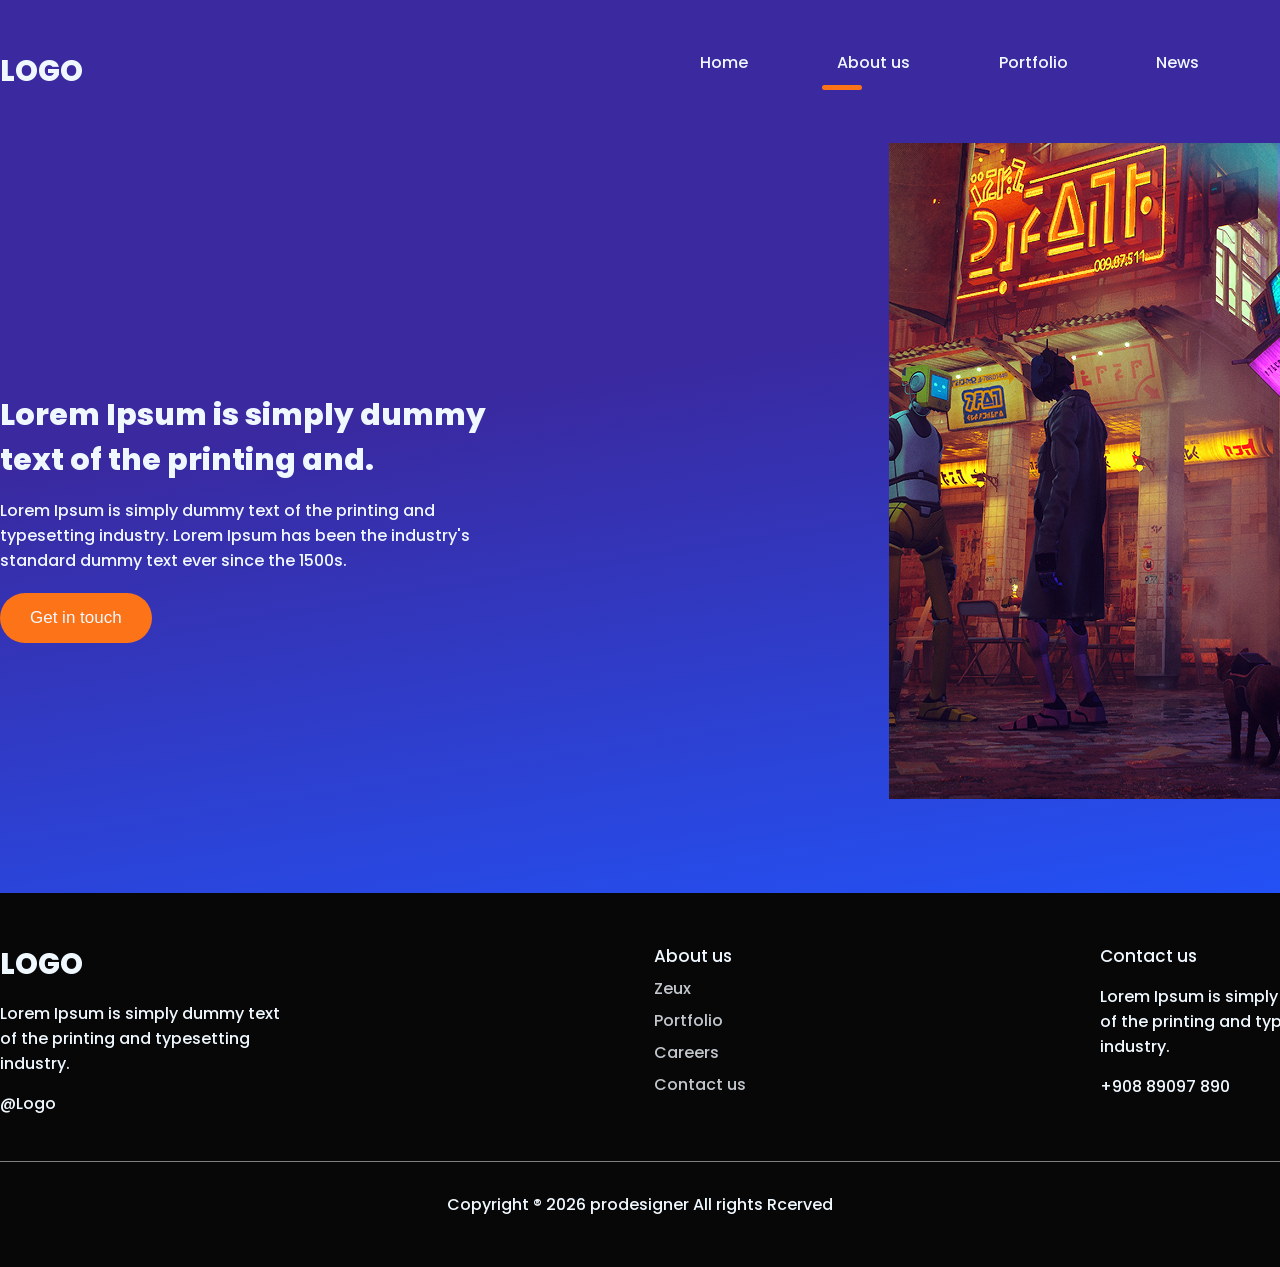
==== about.html @ 10fe804c "add second page 'About Us'" ====
<!DOCTYPE html>
<html lang="en">
<head>
    <meta charset="UTF-8">
    <meta name="viewport" content="width=device-width, initial-scale=1.0">
    <title>Games</title>
    <link rel="stylesheet" href="style/style.css">
    <script src="javaScript/main.js"></script>
</head>
<body>
    <div class="wrapper">
    <header class="container">
        <span class="logo"> logo </span>
        <nav>
            <ul>
                <li><a href="/">Home</a></li>
                <li class="active"><a href="/about.html">About us</a></li>
                <li><a href="#">Portfolio</a></li>
                <li><a href="#">News </a></li>
                <li class="btn"><a href="#">Contacts</a></li>
            </ul>
        </nav>
    </header>

    <div class="hero-about container">
        <div class="info">
            <h1>Lorem Ipsum is simply dummy text of the printing and.</h1>
            <p>Lorem Ipsum is simply dummy text of the printing and typesetting industry. Lorem Ipsum has been the industry's standard dummy text ever since the 1500s.</p>
            <button class="btn">Get in touch</button>
        </div>

        <img src="style/img/Rectangle 6.png" alt="">
    </div>
    </div>
    <footer>
        <div class="blocks container">
            <div>
                <span class="logo">logo</span>
                <p>Lorem Ipsum is simply dummy text of the printing and typesetting industry. </p>
                <p>@Logo</p>
            </div>
            <div>
                <h4>About us</h4>
                <ul>
                    <li>Zeux</li>
                    <li>Portfolio</li>
                    <li>Careers</li>
                    <li>Contact us</li>
                </ul>
            </div>
            <div>
                <h4>Contact us</h4>
                <p>Lorem Ipsum is simply dummy text of the printing and typesetting industry. </p>
                <p>+908 89097 890</p>
            </div>
        </div>
        <hr>
        <p>Copyright ® 2026 prodesigner All rights Rcerved</p>
    </footer>
</body>
</html>
---- style/style.css ----
@font-face {
  font-family: "Poppins";
    src: url("./fonts/Poppins-ExtraBold.ttf") format("truetype");
    font-weight: 800
}

@font-face {
    font-family: "Poppins";
    src: url("./fonts/Poppins-Medium.ttf") format("truetype");
    font-weight: 500;
}


* {
    margin: 0;
    padding: 0;
}

body {
    font-family: 'Poppins', sans-serif;
    font-weight: 400;
    color: aliceblue;
}

a {
    text-decoration: none;
}

/*img {
    max-width: 100%;
}*/

.images {
    width: 251px;
    height: 277px;
    object-fit: cover;
    border-radius: 20px;
}

.wrapper {
    background: linear-gradient(171deg,rgba(58, 41, 159, 1) 43%, rgba(35, 81, 245, 1) 100%);
    width: 100%;
    overflow-x: hidden;
}

.container {
    width: 1400px;
    margin: 0 auto;
}

header {
    padding: 50px 0;
}

header .logo,
footer .blocks .logo{
    text-transform: uppercase;
    font-size: 29px;
    font-weight: 800;
}

header nav {
    float: right;
    width: 50%;
}

header nav ul {
    list-style: none;
    display: flex;
    justify-content: space-between;
    z-index: 2;
    position: relative;
}

header nav ul li a {
    color: aliceblue;
}

header nav ul li.active::after {
    content: '';
    display: block;
    width: 40px;
    height: 5px;
    background: #fd7418;
    border-radius: 10px;
    position: relative;
    top: 10px;
    right: 15px;
}

header nav ul li:not(.active):not(.btn) a:hover {
    border-bottom: 5px solid #fd7418;
}

header nav ul li.btn a,
 .email .block button {
    background: #fd7418;
    padding: 9px 17px;
    border-radius: 5px;
    transition: all 350ms ease;
}

header nav ul li.btn a:hover,
.email .block button:hover {
    background: #b44901;
}

.hero {
    padding-bottom: 100px;
    position: relative;
    z-index: 1;
}

.hero--info {
    width: 530px;
}

.hero--info h2 {
    color: #fd7418;
    font-size: 20px;
    font-weight: 600;
}

.hero--info h1 {
    font-size: 50px;
    font-weight: 600;
}

.hero--info p {
    line-height: 170%;
    font-weight: 500;
    margin: 30px 0;
}

.hero--info .btn,
.hero-about .info .btn {
    background: #fd7418;
    color: aliceblue;
    border-radius: 50px;
    padding: 15px 30px;
    border: none;
    transition: all 500ms ease;
    font-size: 17px;
}

.hero--info .btn:hover,
.hero-about .info .btn:hover {
    cursor: pointer;
    transform: scale(1.1);
}

.hero img {
    position: absolute;
    top: -150px;
    right: 0;
}

/*секция с карточками игр*/

.trending {
    padding-top: 200px;
}

.trending h3 {
    font-weight: 600;
    font-size: 31px;
}

.trending .see-all, .projects .see-all{
    color: aliceblue;
    background: rgba(255, 255, 255, 0.164);
    border-radius: 9px;
    padding: 12px 23px;
    float: right;
    display: block;
    transition: all 500ms;
}

.trending .see-all:hover, .projects .see-all:hover {
    transform: scale(1.1);
}

.trending .games {
    display: flex;
    justify-content: space-between;
    width: 100%;
    padding: 50px 0;
}

.trending .games span {
    display: block;
    text-align: center;
    margin-top: 20px;
}

.trending .games span img{
    position: relative;
    top: 5px;
    margin-right: 7px;
}

.big-text {
    padding: 50px 0;
    font-size: 35px;
    font-weight: 600;
    text-align: center;
    width: 800px;
}

.banner {
    padding: 80px 0;
}

.banner h3 {
    font-size: 30px;
    font-weight: 600;
    margin-bottom: 30px;
}

.banner p {
    line-height: 170%;
    margin-bottom: 30px;
    width: 550px;
}

.banner img {
    width: 100%;
    height: 462px;
    object-fit: cover;
    margin-bottom: 30px;
    object-position: center 17%;
}

.features {
    background: url(./img/Rectangle\ 5.png) no-repeat center center fixed;
    background-size: cover;
    padding: 80px 0;
}

.features h3,
.features p {
    margin-bottom: 20px;
    text-align: center;
    max-width: 800px;
    margin-left: auto;
    margin-right: auto;
}

.features h3 {
    font-size: 30px;
}

.features .info {
    display: flex;
    justify-content: center;
    flex-wrap: wrap;
}

.features .info .block {
    text-align: center;
    width: 20%;
    margin: 30px 2%;
}

.features .info .block img {
    margin-bottom: 15px;
}

.projects {
    padding: 100px 0;
}

.projects h3 {
    font-size: 30px;
    text-align: center;
}

.projects p {
    margin: 40px 0;
    text-align: center;
}

.projects .images {
    display: flex;
    justify-content: space-around;
    margin-bottom: 25px;
    gap: 27px;
}

.projects .see-all {
    float: none;
    width: 100px;
    text-align: center;
    margin: 0 auto;
}

.email {
    padding-bottom: 120px;
}

.email h3 {
    margin-top: 60px;
    font-size: 30px;
}

.email .block {
    background: rgba(163, 150, 236, 0.301);
    margin-top: 30px;
    border-radius: 10px;
    padding: 40px 3%;
    width: 94%;
    display: flex;
    justify-content: space-between;
    align-items: center;
}

.email .block h4 {
    font-size: 30px;
    font-weight: 500;
}

.email .block p {
    width: 500px;
    font-weight: 500;
}

.email .block input {
    background: floralwhite;
    outline: none;
    border: 0;
    border-radius: 9px;
    width: 380px;
    font-family: 'Poppins', sans-serif;
    font-weight: 400;
    padding: 20px 30px;
    color: rgb(99, 44, 145);
    position: relative;
    right: -95px;
    z-index: 1;
    padding-right: 120px;
}

.email .block input::placeholder {
    color: #898989;
}

.email .block button {
    cursor: pointer;
    border: 0;
    padding: 13px 17px;
    position: relative;
    z-index: 2;
    left: -14px;
    border-radius: 9px;
    color: aliceblue;
    font-family: 'Poppins', sans-serif;
    font-weight: 400;
}

/*page about us*/

.hero-about {
    position: relative;
}

.hero-about .info{
    width: 500px;
    padding: 250px 0;
}

.hero-about .info h1 {
    margin-bottom: 15px;
    font-size: 30px;
}

.hero-about .info .btn {
    margin-top: 20px;
}

.hero-about img {
    position: absolute;
    right: -228px;
    top: 0;
}

footer {
    background: #070707;
    padding: 50px 0;
}

footer .blocks {
    display: flex;
    justify-content: space-between;
}

footer .blocks p{
    width: 300px;
    margin: 15px 0;
}

footer .blocks h4 {
    font-weight: 500;
    font-size: 17px;
}

footer .blocks ul {
    list-style: none;
}

footer .blocks ul li {
    margin-top: 7px;
    opacity: 0.8;
}

footer hr {
    margin: 30px 0;
    border: 0;
    height: 0.6px;
    background: gray;
}

footer > p {
    text-align: center;
}
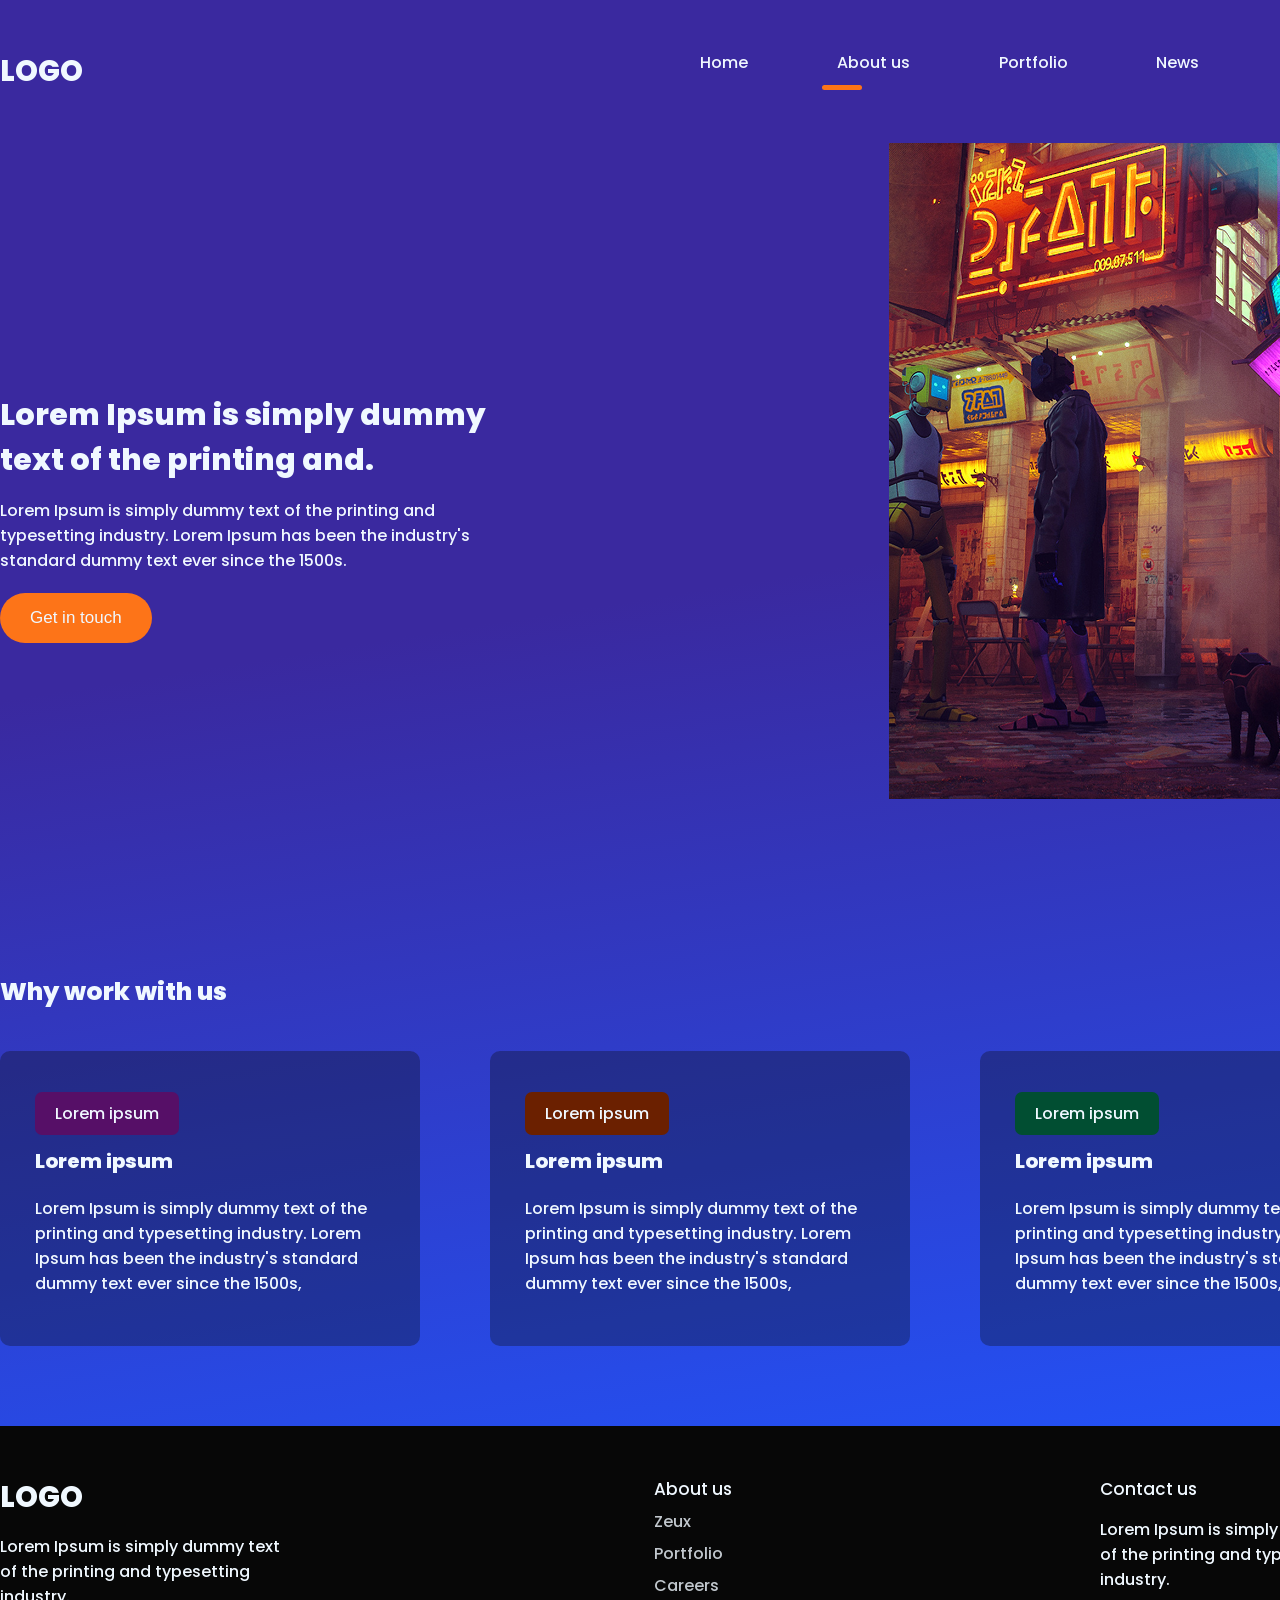
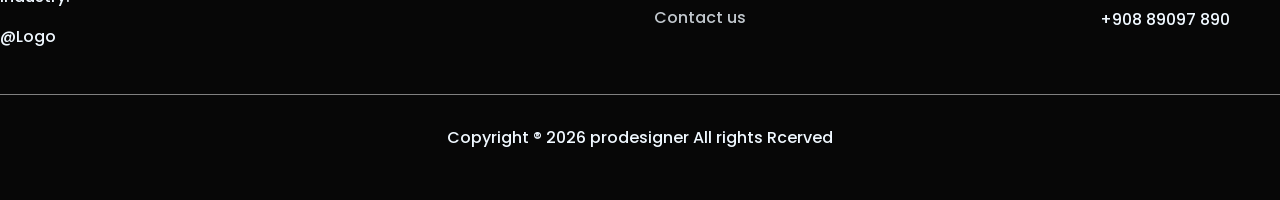
==== commit 9d440edc: "добавила три карточки с текстом" ====
--- a/about.html
+++ b/about.html
@@ -13,8 +13,8 @@
         <span class="logo"> logo </span>
         <nav>
             <ul>
-                <li><a href="/">Home</a></li>
-                <li class="active"><a href="/about.html">About us</a></li>
+                <li><a href="index.html">Home</a></li>
+                <li class="active"><a href="about.html">About us</a></li>
                 <li><a href="#">Portfolio</a></li>
                 <li><a href="#">News </a></li>
                 <li class="btn"><a href="#">Contacts</a></li>
@@ -30,6 +30,27 @@
         </div>
 
         <img src="style/img/Rectangle 6.png" alt="">
+    </div>
+
+    <div class="container work">
+        <h2>Why work with us</h2>
+        <div class="blocks">
+            <div class="block">
+                <span class="badge purple">Lorem ipsum</span>
+                <h3>Lorem ipsum</h3>
+                <p>Lorem Ipsum is simply dummy text of the printing and typesetting industry. Lorem Ipsum has been the industry's standard dummy text ever since the 1500s,</p>
+            </div>
+            <div class="block">
+                <span class="badge brown">Lorem ipsum</span>
+                <h3>Lorem ipsum</h3>
+                <p>Lorem Ipsum is simply dummy text of the printing and typesetting industry. Lorem Ipsum has been the industry's standard dummy text ever since the 1500s,</p>
+            </div>
+            <div class="block">
+                <span class="badge green">Lorem ipsum</span>
+                <h3>Lorem ipsum</h3>
+                <p>Lorem Ipsum is simply dummy text of the printing and typesetting industry. Lorem Ipsum has been the industry's standard dummy text ever since the 1500s,</p>
+            </div>
+        </div>
     </div>
     </div>
     <footer>
--- a/style/style.css
+++ b/style/style.css
@@ -76,7 +76,7 @@
     color: aliceblue;
 }
 
-header nav ul li.active::after {
+header nav ul li::after {
     content: '';
     display: block;
     width: 40px;
@@ -86,10 +86,12 @@
     position: relative;
     top: 10px;
     right: 15px;
-}
-
-header nav ul li:not(.active):not(.btn) a:hover {
-    border-bottom: 5px solid #fd7418;
+    opacity: 0;
+}
+
+header nav ul li.active::after,
+header nav ul li:not(.active):not(.btn):hover::after {
+    opacity: 1;
 }
 
 header nav ul li.btn a,
@@ -383,6 +385,50 @@
     top: 0;
 }
 
+.work {
+    padding: 80px 0;
+}
+
+.work h2 {
+    font-size: 25px;
+    margin-bottom: 40px;
+}
+
+.work .blocks {
+    display: flex;
+    justify-content: space-between;
+}
+
+
+.work .blocks .block {
+    width: 25%;
+    border-radius: 10px;
+    padding: 50px 35px;
+    background: #0a0a0950;
+}
+
+.work .blocks .block h3 {
+    font-size: 20px;
+    margin: 20px 0;
+}
+
+.work .blocks .block .badge {
+    border-radius: 7px;
+    padding: 10px 20px;
+}
+
+.work .blocks .block .badge.purple {  /*вопросики почему ток через точку работает фиол*/ 
+    background: #560F67;
+}
+
+.work .blocks .block .badge.brown {  
+    background: #6b2000;
+}
+
+.work .blocks .block .badge.green {  
+    background: #014e32;
+}
+
 footer {
     background: #070707;
     padding: 50px 0;
